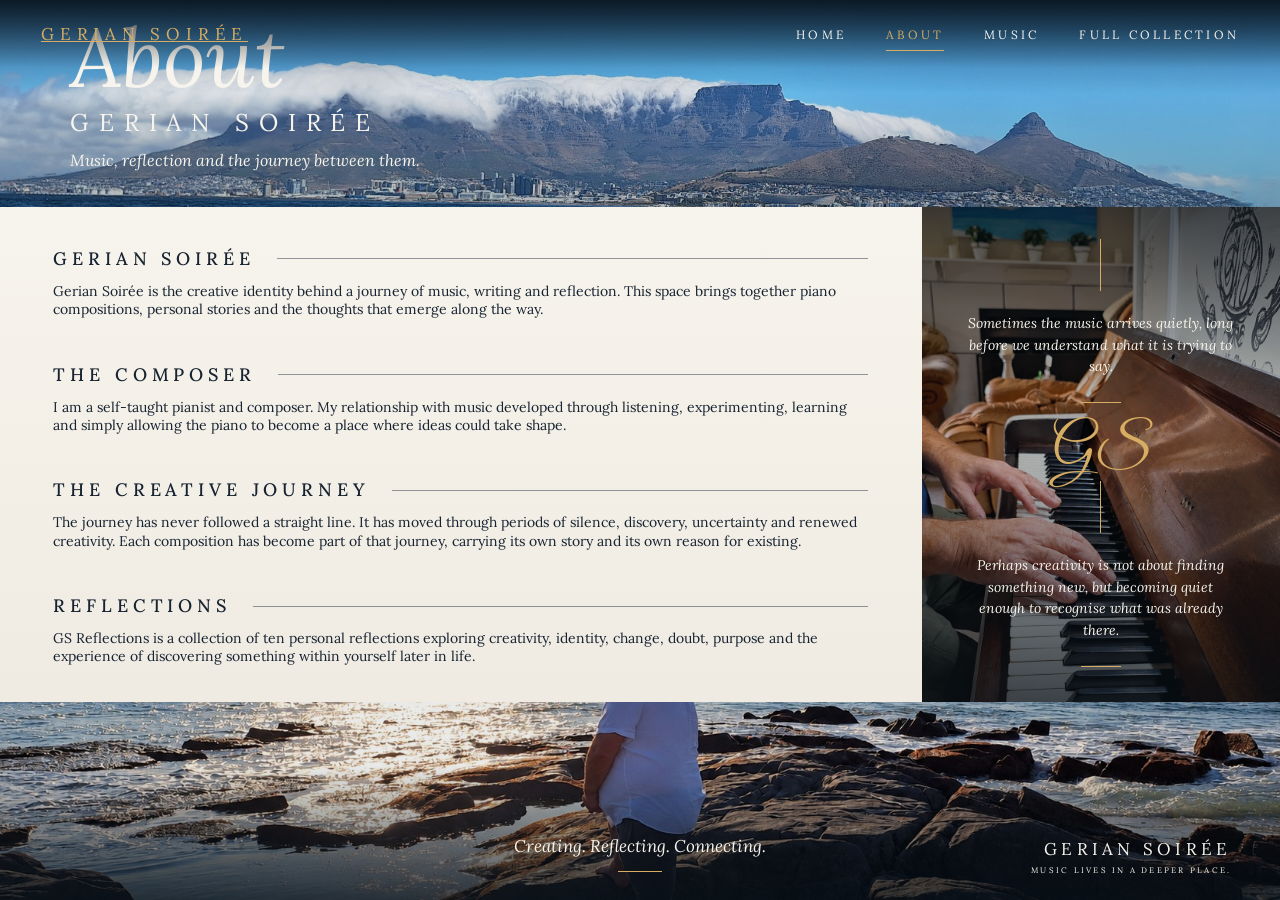
==== about.html @ d85e5b1c "Create about.html" ====
<!DOCTYPE html>
<html lang="en">

<head>
    <meta charset="UTF-8">

    <meta
        name="viewport"
        content="width=device-width, initial-scale=1.0"
    >

    <meta
        name="description"
        content="About Gerian Soirée, composer, pianist and writer."
    >

    <title>About | Gerian Soirée</title>

    <link
        rel="stylesheet"
        href="../css/about.css"
    >
</head>


<body class="about-page">


    <!-- =====================================================
         MAIN ABOUT PAGE FRAME
         ===================================================== -->

    <main class="about-page-frame">


        <!-- =================================================
             NAVIGATION
             ================================================= -->

        <nav class="about-nav">

            <a
                href="../index.html"
                class="about-nav-brand"
            >
                Gerian Soirée
            </a>


            <div class="about-nav-links">

                <a href="../index.html">
                    Home
                </a>

                <a
                    href="about.html"
                    class="active"
                >
                    About
                </a>

                <a href="../music/">
                    Music
                </a>

                <a href="../fullcollection.html">
                    Full Collection
                </a>

            </div>

        </nav>


        <!-- =================================================
             TOP HERO
             Table Mountain
             ================================================= -->

        <section class="about-hero">

            <img
                src="../images/About-table-mountain.jpg"
                alt="Table Mountain"
                class="about-hero-image"
            >


            <div class="about-hero-content">

                <h1 class="about-hero-title">
                    About
                </h1>

                <p class="about-hero-name">
                    Gerian Soirée
                </p>

                <p class="about-hero-tagline">
                    Music, reflection and the journey between them.
                </p>

            </div>

        </section>


        <!-- =================================================
             MIDDLE CONTENT AREA
             Beige scrolling panel + piano image
             ================================================= -->

        <section class="about-middle">


            <!-- =============================================
                 SCROLLING TEXT PANEL
                 ============================================= -->

            <article class="about-content">


                <!-- =========================================
                     SECTION 1
                     ========================================= -->

                <section class="about-section">

                    <h2 class="about-section-heading">
                        Gerian Soirée
                    </h2>

                    <p>
                        Gerian Soirée is the creative identity behind
                        a journey of music, writing and reflection.
                        This space brings together piano compositions,
                        personal stories and the thoughts that emerge
                        along the way.
                    </p>

                </section>


                <!-- =========================================
                     SECTION 2
                     ========================================= -->

                <section class="about-section">

                    <h2 class="about-section-heading">
                        The Composer
                    </h2>

                    <p>
                        I am a self-taught pianist and composer.
                        My relationship with music developed through
                        listening, experimenting, learning and simply
                        allowing the piano to become a place where ideas
                        could take shape.
                    </p>

                </section>


                <!-- =========================================
                     SECTION 3
                     ========================================= -->

                <section class="about-section">

                    <h2 class="about-section-heading">
                        The Creative Journey
                    </h2>

                    <p>
                        The journey has never followed a straight line.
                        It has moved through periods of silence,
                        discovery, uncertainty and renewed creativity.
                        Each composition has become part of that journey,
                        carrying its own story and its own reason for
                        existing.
                    </p>

                </section>


                <!-- =========================================
                     SECTION 4
                     ========================================= -->

                <section class="about-section">

                    <h2 class="about-section-heading">
                        Reflections
                    </h2>

                    <p>
                        GS Reflections is a collection of ten personal
                        reflections exploring creativity, identity,
                        change, doubt, purpose and the experience of
                        discovering something within yourself later
                        in life.
                    </p>

                </section>


                <!-- =========================================
                     SECTION 5
                     ========================================= -->

                <section class="about-section">

                    <h2 class="about-section-heading">
                        Beyond the Music
                    </h2>

                    <p>
                        Music is only one part of the story. Writing,
                        photography, spoken reflection and visual
                        storytelling have all become ways of exploring
                        the same questions from different directions.
                    </p>

                </section>


                <!-- =========================================
                     SECTION 6
                     ========================================= -->

                <section class="about-section">

                    <h2 class="about-section-heading">
                        Connection
                    </h2>

                    <p>
                        At its heart, this project is about connection.
                        A composition begins with an idea, a reflection
                        begins with a question, and a story becomes
                        meaningful when someone else recognises something
                        of themselves within it.
                    </p>

                </section>


            </article>


            <!-- =============================================
                 RIGHT-HAND PIANO PANEL
                 ============================================= -->

            <aside class="about-aside">


                <img
                    src="../images/About-piano.jpg"
                    alt="Hands playing piano keys"
                    class="about-aside-image"
                >


                <div class="about-aside-content">


                    <blockquote class="about-quote">

                        Sometimes the music arrives quietly,
                        long before we understand what it is
                        trying to say.

                    </blockquote>


                    <div class="about-signature-text">

                        <div
                            style="
                                color: #d6ad63;
                                font-family: 'Great Vibes', cursive;
                                font-size: 58px;
                                line-height: 1;
                            "
                        >
                            GS
                        </div>

                    </div>


                    <blockquote class="about-quote">

                        Perhaps creativity is not about finding
                        something new, but becoming quiet enough
                        to recognise what was already there.

                    </blockquote>


                </div>

            </aside>


        </section>


        <!-- =================================================
             BOTTOM CLOSING IMAGE
             ================================================= -->

        <section class="about-closing">


            <img
                src="../images/About-rocks.jpg"
                alt="Gerian Soirée standing beside the rocks"
                class="about-closing-image"
            >


            <div class="about-closing-content">

                <p class="about-closing-line">
                    Creating. Reflecting. Connecting.
                </p>

            </div>


            <div class="about-footer-brand">

                <span class="about-footer-brand-name">
                    Gerian Soirée
                </span>

                <span class="about-footer-brand-tagline">
                    Music lives in a deeper place.
                </span>

            </div>


        </section>


    </main>


</body>

</html>
---- css/about.css ----
/* =========================================================
   GS REFLECTIONS • ABOUT PAGE
   about.css

   Desktop reference:
   1920 × 1080 px • 16:9

   IMPORTANT:
   This stylesheet belongs ONLY to the About page.
   Do not modify css/style.css or css/collection.css.

   Desktop behaviour:
   The About page is a fixed cinematic frame.
   ONLY the beige content panel scrolls.
   ========================================================= */

@import url('https://fonts.googleapis.com/css2?family=Great+Vibes&family=Lora:ital,wght@0,400;0,500;0,600;0,700;1,400;1,500&display=swap');


/* =========================================================
   GLOBAL
   ========================================================= */

:root {
    --about-cream: #f1eee6;
    --about-cream-soft: #f7f4ed;
    --about-ink: #172331;
    --about-gold: #d6ad63;
    --about-gold-soft: #c9aa72;
    --about-rule: rgba(23, 35, 49, 0.45);
    --about-dark: #101a22;
    --about-white: #f7f4ed;
}

* {
    box-sizing: border-box;
}

html,
body {
    margin: 0;
    padding: 0;
}

body.about-page {
    margin: 0;
    background: var(--about-dark);
    color: var(--about-ink);
    font-family: 'Lora', Georgia, serif;
    overflow: hidden;
}


/* =========================================================
   MAIN CINEMATIC FRAME
   ========================================================= */

.about-page-frame {
    position: relative;
    width: 100%;
    height: 100vh;
    min-height: 700px;
    overflow: hidden;

    display: grid;

    /*
       Approximately:
       23% hero
       55% content
       22% closing image

       These values are based on the
       1920 × 1080 visual reference.
    */

    grid-template-rows: 23vh 55vh 22vh;
}


/* =========================================================
   NAVIGATION
   ========================================================= */

.about-nav {
    position: absolute;
    top: 0;
    left: 0;

    width: 100%;
    min-height: 68px;

    z-index: 20;

    display: flex;
    align-items: center;
    justify-content: space-between;

    padding: 0 3.2%;

    background:
        linear-gradient(
            to bottom,
            rgba(8, 18, 27, 0.90),
            rgba(8, 18, 27, 0.45),
            transparent
        );
}

.about-nav-brand {
    color: var(--about-gold);

    font-size: 17px;
    letter-spacing: 0.34em;

    text-transform: uppercase;
    white-space: nowrap;
}

.about-nav-links {
    display: flex;
    align-items: center;
    gap: 40px;
}

.about-nav-links a {
    position: relative;

    color: var(--about-white);

    text-decoration: none;

    font-family: 'Lora', Georgia, serif;
    font-size: 12px;
    letter-spacing: 0.27em;

    text-transform: uppercase;

    transition:
        color 0.25s ease,
        opacity 0.25s ease;
}

.about-nav-links a:hover,
.about-nav-links a.active {
    color: var(--about-gold);
}

.about-nav-links a.active::after {
    content: '';

    position: absolute;

    left: 0;
    right: 0;
    bottom: -9px;

    height: 1px;

    background: var(--about-gold);
}


/* =========================================================
   TOP HERO
   ========================================================= */

.about-hero {
    position: relative;

    width: 100%;
    height: 100%;

    overflow: hidden;

    background: var(--about-dark);
}

.about-hero-image {
    position: absolute;

    inset: 0;

    width: 100%;
    height: 100%;

    object-fit: cover;

    /*
       Crop controlled here.
       Do NOT crop the original photograph.
    */

    object-position: center center;
}

.about-hero::after {
    content: '';

    position: absolute;

    inset: 0;

    z-index: 1;

    background:
        linear-gradient(
            to bottom,
            rgba(7, 18, 27, 0.48) 0%,
            rgba(7, 18, 27, 0.10) 45%,
            rgba(7, 18, 27, 0.30) 100%
        );
}

.about-hero-content {
    position: absolute;

    left: 5.5%;
    bottom: 18%;

    z-index: 2;
}

.about-hero-title {
    margin: 0;

    color: var(--about-white);

    font-family: 'Lora', Georgia, serif;

    font-size: clamp(62px, 6.4vw, 118px);

    font-weight: 400;
    font-style: italic;

    line-height: 0.9;
}

.about-hero-name {
    margin: 12px 0 0;

    color: var(--about-white);

    font-size: clamp(20px, 1.9vw, 36px);

    font-weight: 400;

    letter-spacing: 0.40em;

    text-transform: uppercase;
}

.about-hero-tagline {
    margin: 12px 0 0;

    color: var(--about-white);

    font-size: clamp(16px, 1.25vw, 24px);

    font-style: italic;
}


/* =========================================================
   MIDDLE SECTION
   ========================================================= */

.about-middle {
    position: relative;

    width: 100%;
    height: 100%;

    min-height: 0;

    display: grid;

    grid-template-columns: 72% 28%;

    overflow: hidden;

    background: var(--about-cream);
}


/* =========================================================
   SCROLLING BEIGE CONTENT PANEL
   ========================================================= */

.about-content {
    position: relative;

    height: 100%;
    min-height: 0;

    z-index: 5;

    overflow-y: auto;
    overflow-x: hidden;

    padding: 42px 5.8% 70px;

    background:
        linear-gradient(
            180deg,
            rgba(247, 244, 237, 0.98),
            rgba(239, 235, 226, 0.98)
        );

    /*
       Keep scrolling inside this panel.
    */

    overscroll-behavior: contain;

    /*
       Firefox
    */

    scrollbar-width: thin;
    scrollbar-color:
        rgba(23, 35, 49, 0.35)
        transparent;
}


/*
   WebKit browsers
   Chrome / Edge / Safari
*/

.about-content::-webkit-scrollbar {
    width: 6px;
}

.about-content::-webkit-scrollbar-track {
    background: transparent;
}

.about-content::-webkit-scrollbar-thumb {
    background: rgba(23, 35, 49, 0.30);

    border-radius: 10px;
}

.about-content::-webkit-scrollbar-thumb:hover {
    background: rgba(23, 35, 49, 0.50);
}


/* =========================================================
   ABOUT CONTENT SECTIONS
   ========================================================= */

.about-section {
    margin: 0 0 46px;
}

.about-section:last-child {
    margin-bottom: 20px;
}

.about-section-heading {
    display: flex;

    align-items: center;

    gap: 22px;

    margin: 0 0 13px;

    color: var(--about-ink);

    font-family: 'Lora', Georgia, serif;

    font-size: clamp(18px, 1.35vw, 27px);

    font-weight: 500;

    letter-spacing: 0.27em;

    line-height: 1.1;

    text-transform: uppercase;

    white-space: nowrap;
}

.about-section-heading::after {
    content: '';

    flex: 1;

    height: 1px;

    background: var(--about-rule);
}

.about-section p {
    max-width: 940px;

    margin: 0;

    color: var(--about-ink);

    font-family: 'Lora', Georgia, serif;

    font-size: clamp(14px, 0.88vw, 17px);

    font-weight: 400;

    line-height: 1.32;
}


/* =========================================================
   RIGHT-HAND PIANO PANEL
   ========================================================= */

.about-aside {
    position: relative;

    height: 100%;
    min-height: 0;

    overflow: hidden;

    background: var(--about-dark);
}

.about-aside-image {
    position: absolute;

    inset: 0;

    width: 100%;
    height: 100%;

    object-fit: cover;

    /*
       This will be adjusted after the actual image
       is placed into GitHub.
    */

    object-position: center center;
}

.about-aside::after {
    content: '';

    position: absolute;

    inset: 0;

    z-index: 1;

    background:
        linear-gradient(
            to bottom,
            rgba(8, 15, 21, 0.72),
            rgba(8, 15, 21, 0.24) 45%,
            rgba(8, 15, 21, 0.78)
        );
}


/* =========================================================
   QUOTE / SIGNATURE PANEL
   ========================================================= */

.about-aside-content {
    position: relative;

    z-index: 2;

    width: 100%;
    height: 100%;

    padding: 32px 13% 38px;

    display: flex;

    flex-direction: column;

    justify-content: space-between;

    align-items: center;

    text-align: center;
}

.about-quote {
    position: relative;

    width: 100%;

    margin: 0;

    padding: 0 0 20px;

    color: var(--about-white);

    font-family: 'Lora', Georgia, serif;

    font-size: clamp(14px, 1vw, 20px);

    font-style: italic;

    line-height: 1.55;
}

.about-quote::before {
    content: '';

    display: block;

    width: 1px;
    height: 52px;

    margin: 0 auto 22px;

    background: var(--about-gold);
}

.about-quote::after {
    content: '';

    display: block;

    width: 40px;
    height: 1px;

    margin: 24px auto 0;

    background: var(--about-gold);
}


/*
   If the signature is supplied as a transparent
   image, this keeps it independent from the text.
*/

.about-signature {
    display: block;

    width: min(145px, 70%);

    height: auto;

    margin: 12px auto 0;
}


/* =========================================================
   BOTTOM CLOSING IMAGE
   ========================================================= */

.about-closing {
    position: relative;

    width: 100%;
    height: 100%;

    overflow: hidden;

    background: var(--about-dark);
}

.about-closing-image {
    position: absolute;

    inset: 0;

    width: 100%;
    height: 100%;

    object-fit: cover;

    /*
       Crop controlled here.
       We can move this once the real image
       is placed into GitHub.
    */

    object-position: center center;
}

.about-closing::after {
    content: '';

    position: absolute;

    inset: 0;

    z-index: 1;

    background:
        linear-gradient(
            to top,
            rgba(6, 15, 22, 0.78),
            rgba(6, 15, 22, 0.08) 68%
        );
}


/* =========================================================
   BOTTOM CLOSING TEXT
   ========================================================= */

.about-closing-content {
    position: relative;

    z-index: 2;

    width: 100%;
    height: 100%;

    display: flex;

    align-items: flex-end;

    justify-content: center;

    padding: 0 5% 28px;

    text-align: center;
}

.about-closing-line {
    margin: 0;

    color: var(--about-white);

    font-family: 'Lora', Georgia, serif;

    font-size: clamp(17px, 1.25vw, 25px);

    font-style: italic;
}

.about-closing-line::after {
    content: '';

    display: block;

    width: 44px;
    height: 1px;

    margin: 14px auto 0;

    background: var(--about-gold);
}


/* =========================================================
   BOTTOM GS BRANDING
   ========================================================= */

.about-footer-brand {
    position: absolute;

    right: 3.8%;
    bottom: 25px;

    z-index: 3;

    color: var(--about-white);

    text-align: right;
}

.about-footer-brand-name {
    display: block;

    font-size: 17px;

    letter-spacing: 0.25em;

    text-transform: uppercase;
}

.about-footer-brand-tagline {
    display: block;

    margin-top: 5px;

    font-size: 8px;

    letter-spacing: 0.28em;

    text-transform: uppercase;
}


/* =========================================================
   DESKTOP REFERENCE ADJUSTMENT
   ========================================================= */

/*
   At the exact 1920 × 1080 reference size:

   Hero:
       approximately 248px

   Middle:
       approximately 594px

   Bottom:
       approximately 238px
*/

@media (min-width: 1600px) {

    .about-page-frame {
        grid-template-rows:
            23vh
            55vh
            22vh;
    }

    .about-section {
        margin-bottom: 43px;
    }

    .about-section p {
        line-height: 1.30;
    }
}


/* =========================================================
   TABLET
   ========================================================= */

@media (max-width: 1100px) {

    /*
       Tablet becomes a conventional scrolling page.
       The desktop fixed-frame behaviour is not forced
       onto smaller screens.
    */

    body.about-page {
        overflow-y: auto;
    }

    .about-page-frame {
        height: auto;
        min-height: 100vh;

        overflow: visible;

        display: block;
    }

    .about-hero {
        height: 55vw;
        min-height: 420px;
    }

    .about-middle {
        height: auto;

        grid-template-columns:
            minmax(0, 68%)
            minmax(280px, 32%);
    }

    .about-content {
        height: auto;
        overflow: visible;

        padding-left: 5%;
        padding-right: 5%;
    }

    .about-aside {
        min-height: 700px;
    }

    .about-closing {
        height: 45vw;
        min-height: 360px;
    }

    .about-nav-links {
        gap: 24px;
    }
}


/* =========================================================
   MOBILE
   ========================================================= */

@media (max-width: 800px) {

    .about-nav {
        min-height: 60px;

        padding: 0 5%;
    }

    .about-nav-brand {
        font-size: 13px;
        letter-spacing: 0.24em;
    }

    .about-nav-links {
        gap: 15px;
    }

    .about-nav-links a {
        font-size: 9px;
        letter-spacing: 0.13em;
    }

    .about-hero {
        height: 78vw;
        min-height: 400px;
    }

    .about-hero-content {
        left: 7%;
        bottom: 10%;
    }

    .about-hero-title {
        font-size: clamp(54px, 13vw, 82px);
    }

    .about-hero-name {
        font-size: 18px;
        letter-spacing: 0.25em;
    }

    .about-hero-tagline {
        font-size: 15px;
    }

    .about-middle {
        display: block;
    }

    .about-content {
        padding: 45px 7% 55px;
    }

    .about-section {
        margin-bottom: 45px;
    }

    .about-section-heading {
        gap: 15px;

        font-size: 19px;

        letter-spacing: 0.19em;
    }

    .about-section p {
        font-size: 15px;
        line-height: 1.48;
    }

    .about-aside {
        min-height: 700px;
    }

    .about-aside-content {
        padding-left: 12%;
        padding-right: 12%;
    }

    .about-closing {
        height: 72vw;
        min-height: 420px;
    }
}


/* =========================================================
   SMALL MOBILE
   ========================================================= */

@media (max-width: 560px) {

    .about-nav-brand {
        display: none;
    }

    .about-nav {
        justify-content: center;
    }

    .about-nav-links {
        gap: 12px;
    }

    .about-nav-links a {
        font-size: 8px;
    }

    .about-hero {
        height: 100vw;
        min-height: 430px;
    }

    .about-hero-title {
        font-size: 62px;
    }

    .about-hero-name {
        font-size: 17px;
        letter-spacing: 0.20em;
    }

    .about-hero-tagline {
        font-size: 14px;
    }

    .about-content {
        padding-left: 6%;
        padding-right: 6%;
    }

    .about-aside {
        min-height: 650px;
    }

    .about-footer-brand {
        right: 5%;
        bottom: 24px;
    }

    .about-footer-brand-name {
        font-size: 13px;
    }

    .about-footer-brand-tagline {
        font-size: 6px;
    }
}
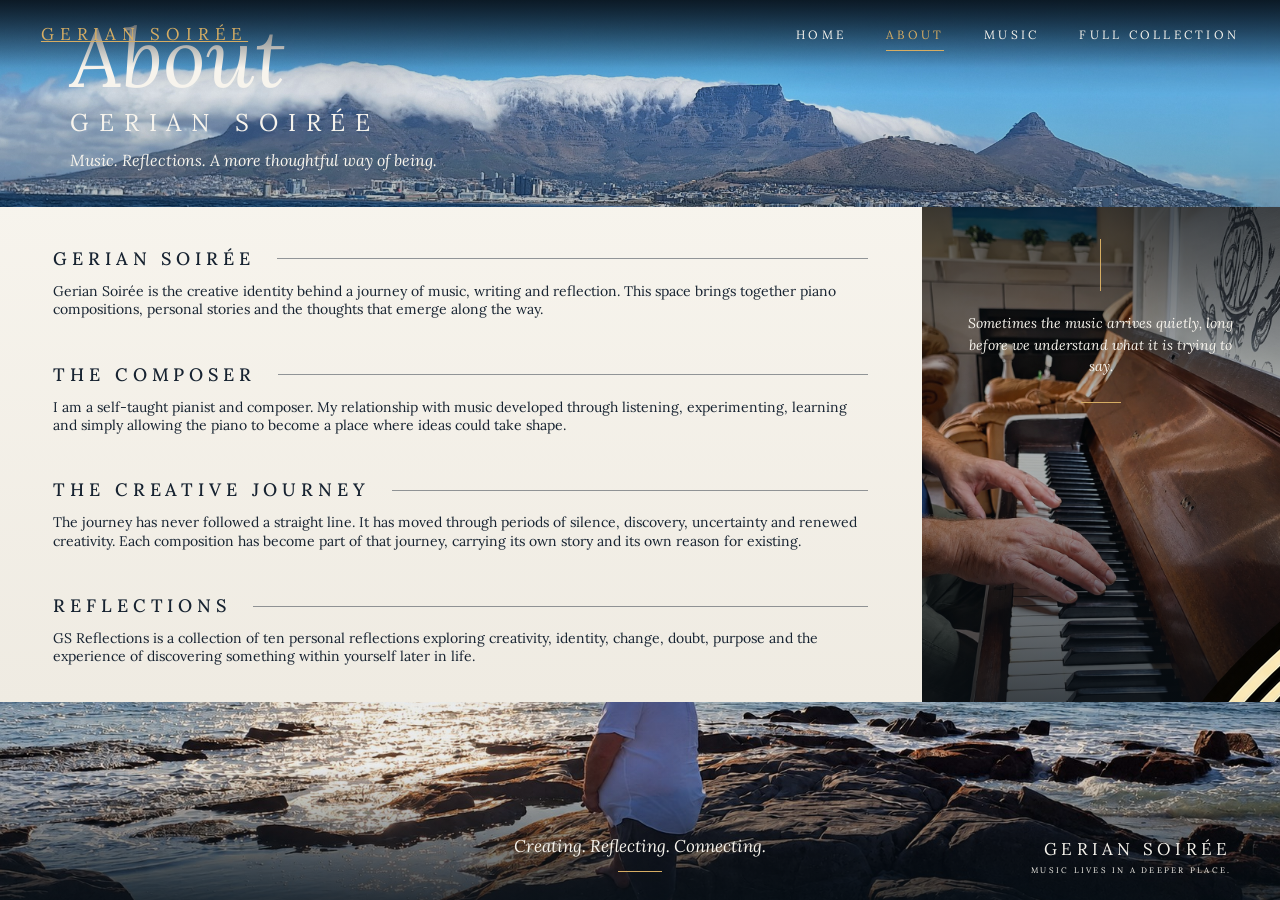
==== commit db972846: "about new code to repair 404 issue" ====
--- a/about.html
+++ b/about.html
@@ -3,28 +3,15 @@
 
 <head>
     <meta charset="UTF-8">
-
-    <meta
-        name="viewport"
-        content="width=device-width, initial-scale=1.0"
-    >
-
-    <meta
-        name="description"
-        content="About Gerian Soirée, composer, pianist and writer."
-    >
+    <meta name="viewport" content="width=device-width, initial-scale=1.0">
+    <meta name="description" content="About Gerian Soirée, composer, pianist and writer.">
 
     <title>About | Gerian Soirée</title>
 
-    <link
-        rel="stylesheet"
-        href="../css/about.css"
-    >
+    <link rel="stylesheet" href="css/about.css">
 </head>
 
-
 <body class="about-page">
-
 
     <!-- =====================================================
          MAIN ABOUT PAGE FRAME
@@ -32,39 +19,31 @@
 
     <main class="about-page-frame">
 
-
         <!-- =================================================
              NAVIGATION
              ================================================= -->
 
         <nav class="about-nav">
 
-            <a
-                href="../index.html"
-                class="about-nav-brand"
-            >
+            <a href="index.html" class="about-nav-brand">
                 Gerian Soirée
             </a>
 
-
             <div class="about-nav-links">
 
-                <a href="../index.html">
+                <a href="index.html">
                     Home
                 </a>
 
-                <a
-                    href="about.html"
-                    class="active"
-                >
+                <a href="about.html" class="active">
                     About
                 </a>
 
-                <a href="../music/">
+                <a href="music/">
                     Music
                 </a>
 
-                <a href="../fullcollection.html">
+                <a href="fullcollection.html">
                     Full Collection
                 </a>
 
@@ -81,12 +60,11 @@
         <section class="about-hero">
 
             <img
-                src="../images/About-table-mountain.jpg"
+                src="images/About-table-mountain.jpg"
                 alt="Table Mountain"
                 class="about-hero-image"
             >
 
-
             <div class="about-hero-content">
 
                 <h1 class="about-hero-title">
@@ -98,7 +76,7 @@
                 </p>
 
                 <p class="about-hero-tagline">
-                    Music, reflection and the journey between them.
+                    Music. Reflections. A more thoughtful way of being.
                 </p>
 
             </div>
@@ -246,7 +224,6 @@
 
                 </section>
 
-
             </article>
 
 
@@ -256,55 +233,40 @@
 
             <aside class="about-aside">
 
-
                 <img
-                    src="../images/About-piano.jpg"
+                    src="images/About-piano.jpg"
                     alt="Hands playing piano keys"
                     class="about-aside-image"
                 >
 
-
                 <div class="about-aside-content">
 
-
                     <blockquote class="about-quote">
-
                         Sometimes the music arrives quietly,
                         long before we understand what it is
                         trying to say.
-
                     </blockquote>
 
 
-                    <div class="about-signature-text">
-
-                        <div
-                            style="
-                                color: #d6ad63;
-                                font-family: 'Great Vibes', cursive;
-                                font-size: 58px;
-                                line-height: 1;
-                            "
+                    <div class="about-signature">
+
+                        <img
+                            src="images/gslogo.png"
+                            alt="Gerian Soirée GS logo"
                         >
-                            GS
-                        </div>
 
                     </div>
 
 
                     <blockquote class="about-quote">
-
                         Perhaps creativity is not about finding
                         something new, but becoming quiet enough
                         to recognise what was already there.
-
                     </blockquote>
 
-
                 </div>
 
             </aside>
-
 
         </section>
 
@@ -315,14 +277,12 @@
 
         <section class="about-closing">
 
-
             <img
-                src="../images/About-rocks.jpg"
+                src="images/About-rocks.jpg"
                 alt="Gerian Soirée standing beside the rocks"
                 class="about-closing-image"
             >
 
-
             <div class="about-closing-content">
 
                 <p class="about-closing-line">
@@ -344,13 +304,10 @@
 
             </div>
 
-
         </section>
 
-
     </main>
 
-
 </body>
 
 </html>
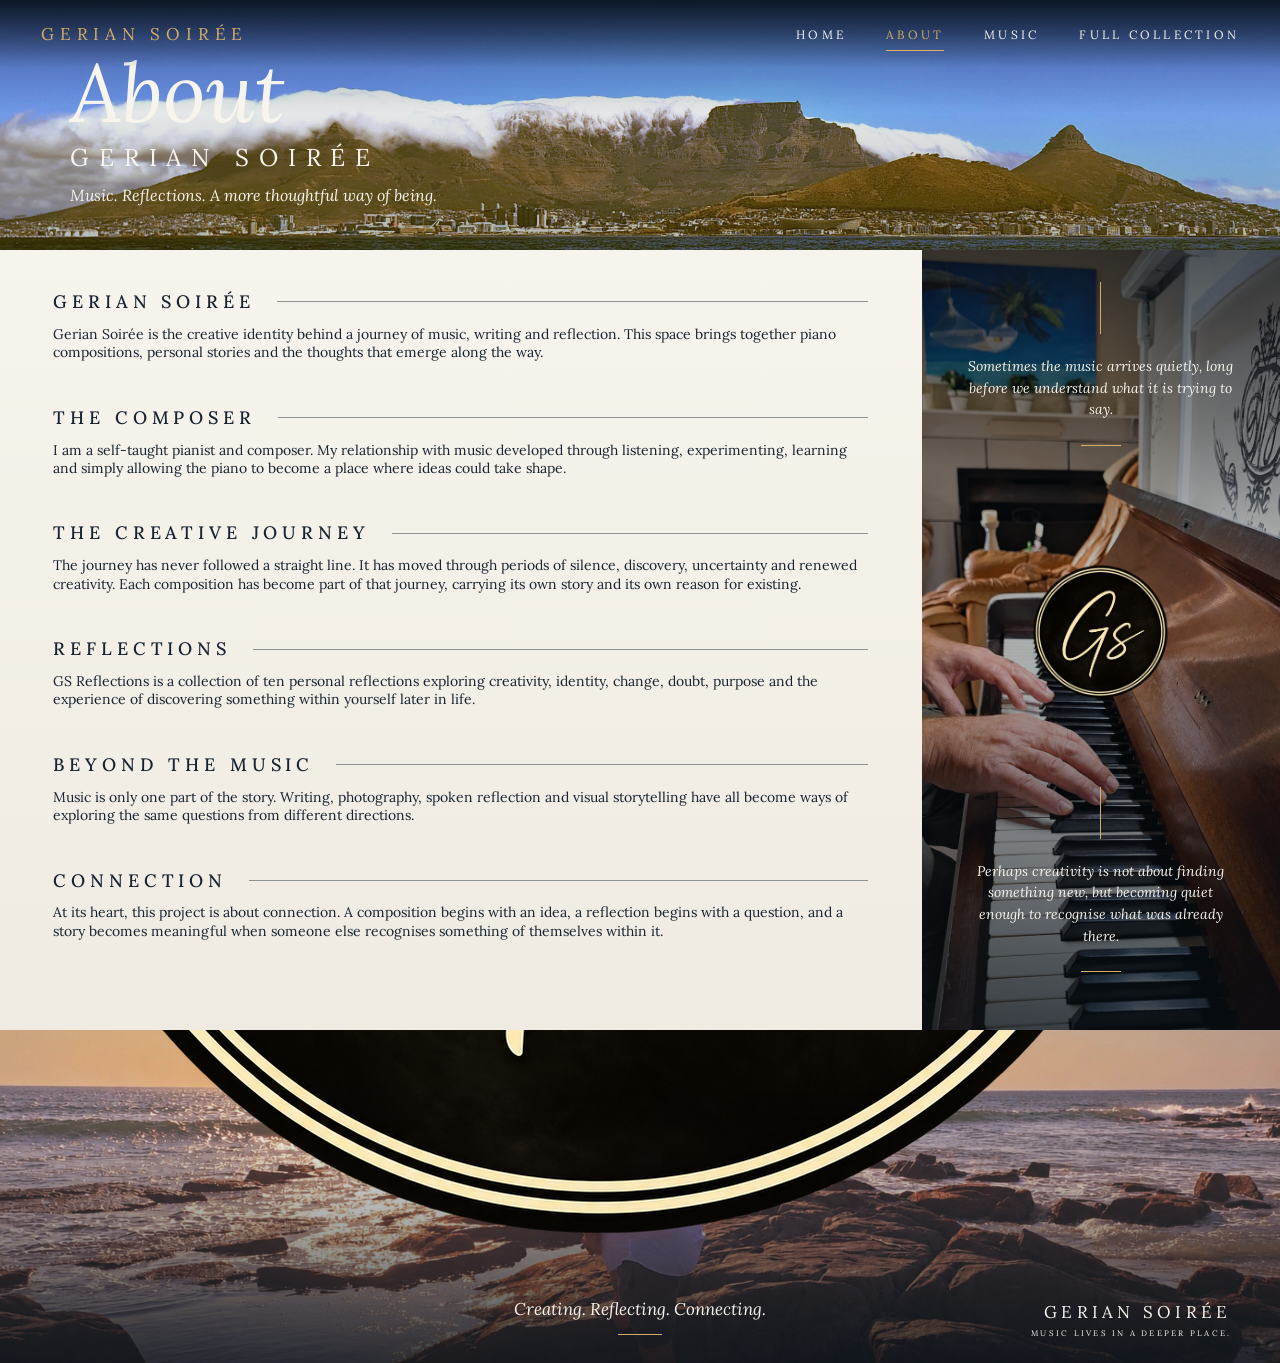
==== commit aba87326: "move logo to new position" ====
--- a/about.html
+++ b/about.html
@@ -291,12 +291,19 @@
 
             </div>
 
-
             <div class="about-footer-brand">
+
+                <div class="about-footer-logo">
+                    <img
+                        src="images/gslogo.png"
+                        alt="Gerian Soirée GS logo"
+                    >
+                </div>
 
                 <span class="about-footer-brand-name">
                     Gerian Soirée
                 </span>
+            
 
                 <span class="about-footer-brand-tagline">
                     Music lives in a deeper place.
--- a/css/about.css
+++ b/css/about.css
@@ -9,9 +9,11 @@
    This stylesheet belongs ONLY to the About page.
    Do not modify css/style.css or css/collection.css.
 
-   Desktop behaviour:
-   The About page is a fixed cinematic frame.
-   ONLY the beige content panel scrolls.
+   PAGE BEHAVIOUR:
+   The About page uses NORMAL DOCUMENT SCROLLING.
+   There are NO internal scrolling panels.
+   The entire page scrolls together:
+   Hero → Content/Piano → Closing Image.
    ========================================================= */
 
 @import url('https://fonts.googleapis.com/css2?family=Great+Vibes&family=Lora:ital,wght@0,400;0,500;0,600;0,700;1,400;1,500&display=swap');
@@ -40,6 +42,8 @@
 body {
     margin: 0;
     padding: 0;
+    width: 100%;
+    min-height: 100%;
 }
 
 body.about-page {
@@ -47,34 +51,36 @@
     background: var(--about-dark);
     color: var(--about-ink);
     font-family: 'Lora', Georgia, serif;
-    overflow: hidden;
-}
-
-
-/* =========================================================
-   MAIN CINEMATIC FRAME
+
+    /*
+       IMPORTANT:
+       The browser owns the page scrollbar.
+       No child element creates a second scrollbar.
+    */
+    overflow-x: hidden;
+    overflow-y: auto;
+}
+
+
+/* =========================================================
+   MAIN ABOUT PAGE FRAME
    ========================================================= */
 
 .about-page-frame {
     position: relative;
-    width: 100%;
-    height: 100vh;
-    min-height: 700px;
-    overflow: hidden;
-
-    display: grid;
+
+    width: 100%;
+    min-height: 100vh;
+    height: auto;
 
     /*
-       Approximately:
-       23% hero
-       55% content
-       22% closing image
-
-       These values are based on the
-       1920 × 1080 visual reference.
+       Normal document flow.
+       No fixed height.
+       No grid rows controlling the entire page.
     */
-
-    grid-template-rows: 23vh 55vh 22vh;
+    display: block;
+
+    overflow: visible;
 }
 
 
@@ -84,6 +90,7 @@
 
 .about-nav {
     position: absolute;
+
     top: 0;
     left: 0;
 
@@ -115,6 +122,8 @@
 
     text-transform: uppercase;
     white-space: nowrap;
+
+    text-decoration: none;
 }
 
 .about-nav-links {
@@ -169,7 +178,12 @@
     position: relative;
 
     width: 100%;
-    height: 100%;
+
+    /*
+       Desktop target:
+       approximately 250px at the 1920px reference width.
+    */
+    height: 250px;
 
     overflow: hidden;
 
@@ -185,12 +199,6 @@
     height: 100%;
 
     object-fit: cover;
-
-    /*
-       Crop controlled here.
-       Do NOT crop the original photograph.
-    */
-
     object-position: center center;
 }
 
@@ -246,7 +254,6 @@
     font-weight: 400;
 
     letter-spacing: 0.40em;
-
     text-transform: uppercase;
 }
 
@@ -269,34 +276,51 @@
     position: relative;
 
     width: 100%;
-    height: 100%;
-
-    min-height: 0;
+
+    /*
+       CRITICAL:
+       The middle section grows naturally from its content.
+       It does NOT have height: 100%.
+    */
+    height: auto;
+    min-height: 594px;
 
     display: grid;
 
     grid-template-columns: 72% 28%;
 
-    overflow: hidden;
+    /*
+       CRITICAL:
+       Nothing inside this section captures the page scroll.
+    */
+    overflow: visible;
 
     background: var(--about-cream);
 }
 
 
 /* =========================================================
-   SCROLLING BEIGE CONTENT PANEL
+   BEIGE CONTENT PANEL
    ========================================================= */
 
 .about-content {
     position: relative;
 
-    height: 100%;
-    min-height: 0;
+    width: 100%;
+    height: auto;
+
+    /*
+       The content determines the height of the middle section.
+    */
+    min-height: 594px;
 
     z-index: 5;
 
-    overflow-y: auto;
-    overflow-x: hidden;
+    /*
+       CRITICAL:
+       This is NOT a scrolling container.
+    */
+    overflow: visible;
 
     padding: 42px 5.8% 70px;
 
@@ -306,45 +330,6 @@
             rgba(247, 244, 237, 0.98),
             rgba(239, 235, 226, 0.98)
         );
-
-    /*
-       Keep scrolling inside this panel.
-    */
-
-    overscroll-behavior: contain;
-
-    /*
-       Firefox
-    */
-
-    scrollbar-width: thin;
-    scrollbar-color:
-        rgba(23, 35, 49, 0.35)
-        transparent;
-}
-
-
-/*
-   WebKit browsers
-   Chrome / Edge / Safari
-*/
-
-.about-content::-webkit-scrollbar {
-    width: 6px;
-}
-
-.about-content::-webkit-scrollbar-track {
-    background: transparent;
-}
-
-.about-content::-webkit-scrollbar-thumb {
-    background: rgba(23, 35, 49, 0.30);
-
-    border-radius: 10px;
-}
-
-.about-content::-webkit-scrollbar-thumb:hover {
-    background: rgba(23, 35, 49, 0.50);
 }
 
 
@@ -420,8 +405,13 @@
 .about-aside {
     position: relative;
 
-    height: 100%;
-    min-height: 0;
+    /*
+       The piano column stretches to the natural height
+       of the beige content column.
+    */
+    width: 100%;
+    height: auto;
+    min-height: 594px;
 
     overflow: hidden;
 
@@ -437,12 +427,6 @@
     height: 100%;
 
     object-fit: cover;
-
-    /*
-       This will be adjusted after the actual image
-       is placed into GitHub.
-    */
-
     object-position: center center;
 }
 
@@ -475,16 +459,15 @@
     z-index: 2;
 
     width: 100%;
+    min-height: 594px;
     height: 100%;
 
     padding: 32px 13% 38px;
 
     display: flex;
-
     flex-direction: column;
 
     justify-content: space-between;
-
     align-items: center;
 
     text-align: center;
@@ -537,19 +520,26 @@
 }
 
 
-/*
-   If the signature is supplied as a transparent
-   image, this keeps it independent from the text.
-*/
+/* =========================================================
+   GS LOGO / SIGNATURE
+   ========================================================= */
 
 .about-signature {
+    display: flex;
+
+    align-items: center;
+    justify-content: center;
+
+    width: 100%;
+
+    margin: 12px auto 0;
+}
+
+.about-signature img {
     display: block;
 
     width: min(145px, 70%);
-
     height: auto;
-
-    margin: 12px auto 0;
 }
 
 
@@ -561,7 +551,12 @@
     position: relative;
 
     width: 100%;
-    height: 100%;
+
+    /*
+       Desktop target:
+       approximately 238px at 1920 × 1080.
+    */
+    height: 26vw;
 
     overflow: hidden;
 
@@ -578,13 +573,7 @@
 
     object-fit: cover;
 
-    /*
-       Crop controlled here.
-       We can move this once the real image
-       is placed into GitHub.
-    */
-
-    object-position: center center;
+    object-position: center 38%;
 }
 
 .about-closing::after {
@@ -620,7 +609,6 @@
     display: flex;
 
     align-items: flex-end;
-
     justify-content: center;
 
     padding: 0 5% 28px;
@@ -695,29 +683,33 @@
 
 
 /* =========================================================
-   DESKTOP REFERENCE ADJUSTMENT
-   ========================================================= */
-
-/*
-   At the exact 1920 × 1080 reference size:
-
-   Hero:
-       approximately 248px
-
-   Middle:
-       approximately 594px
-
-   Bottom:
-       approximately 238px
-*/
+   DESKTOP REFERENCE
+   ========================================================= */
 
 @media (min-width: 1600px) {
 
-    .about-page-frame {
-        grid-template-rows:
-            23vh
-            55vh
-            22vh;
+    .about-hero {
+        height: 250px;
+    }
+
+    .about-middle {
+        min-height: 594px;
+    }
+
+    .about-content {
+        min-height: 594px;
+    }
+
+    .about-aside {
+        min-height: 594px;
+    }
+
+    .about-aside-content {
+        min-height: 594px;
+    }
+
+    .about-closing {
+        height: 238px;
     }
 
     .about-section {
@@ -736,23 +728,19 @@
 
 @media (max-width: 1100px) {
 
-    /*
-       Tablet becomes a conventional scrolling page.
-       The desktop fixed-frame behaviour is not forced
-       onto smaller screens.
-    */
-
     body.about-page {
+        overflow-x: hidden;
         overflow-y: auto;
     }
 
     .about-page-frame {
+        width: 100%;
+        min-height: 100vh;
         height: auto;
-        min-height: 100vh;
+
+        display: block;
 
         overflow: visible;
-
-        display: block;
     }
 
     .about-hero {
@@ -762,14 +750,19 @@
 
     .about-middle {
         height: auto;
+        min-height: 0;
 
         grid-template-columns:
             minmax(0, 68%)
             minmax(280px, 32%);
+
+        overflow: visible;
     }
 
     .about-content {
         height: auto;
+        min-height: 0;
+
         overflow: visible;
 
         padding-left: 5%;
@@ -777,6 +770,11 @@
     }
 
     .about-aside {
+        height: auto;
+        min-height: 700px;
+    }
+
+    .about-aside-content {
         min-height: 700px;
     }
 
@@ -842,9 +840,21 @@
 
     .about-middle {
         display: block;
+
+        height: auto;
+        min-height: 0;
+
+        overflow: visible;
     }
 
     .about-content {
+        width: 100%;
+
+        height: auto;
+        min-height: 0;
+
+        overflow: visible;
+
         padding: 45px 7% 55px;
     }
 
@@ -866,12 +876,18 @@
     }
 
     .about-aside {
+        width: 100%;
+
+        height: 700px;
         min-height: 700px;
+
+        overflow: hidden;
     }
 
     .about-aside-content {
-        padding-left: 12%;
-        padding-right: 12%;
+        width: 100%;
+        height: 700px;
+        min-height: 700px;
     }
 
     .about-closing {
@@ -927,7 +943,16 @@
     }
 
     .about-aside {
+        height: 650px;
         min-height: 650px;
+    }
+
+    .about-aside-content {
+        height: 650px;
+        min-height: 650px;
+
+        padding-left: 12%;
+        padding-right: 12%;
     }
 
     .about-footer-brand {
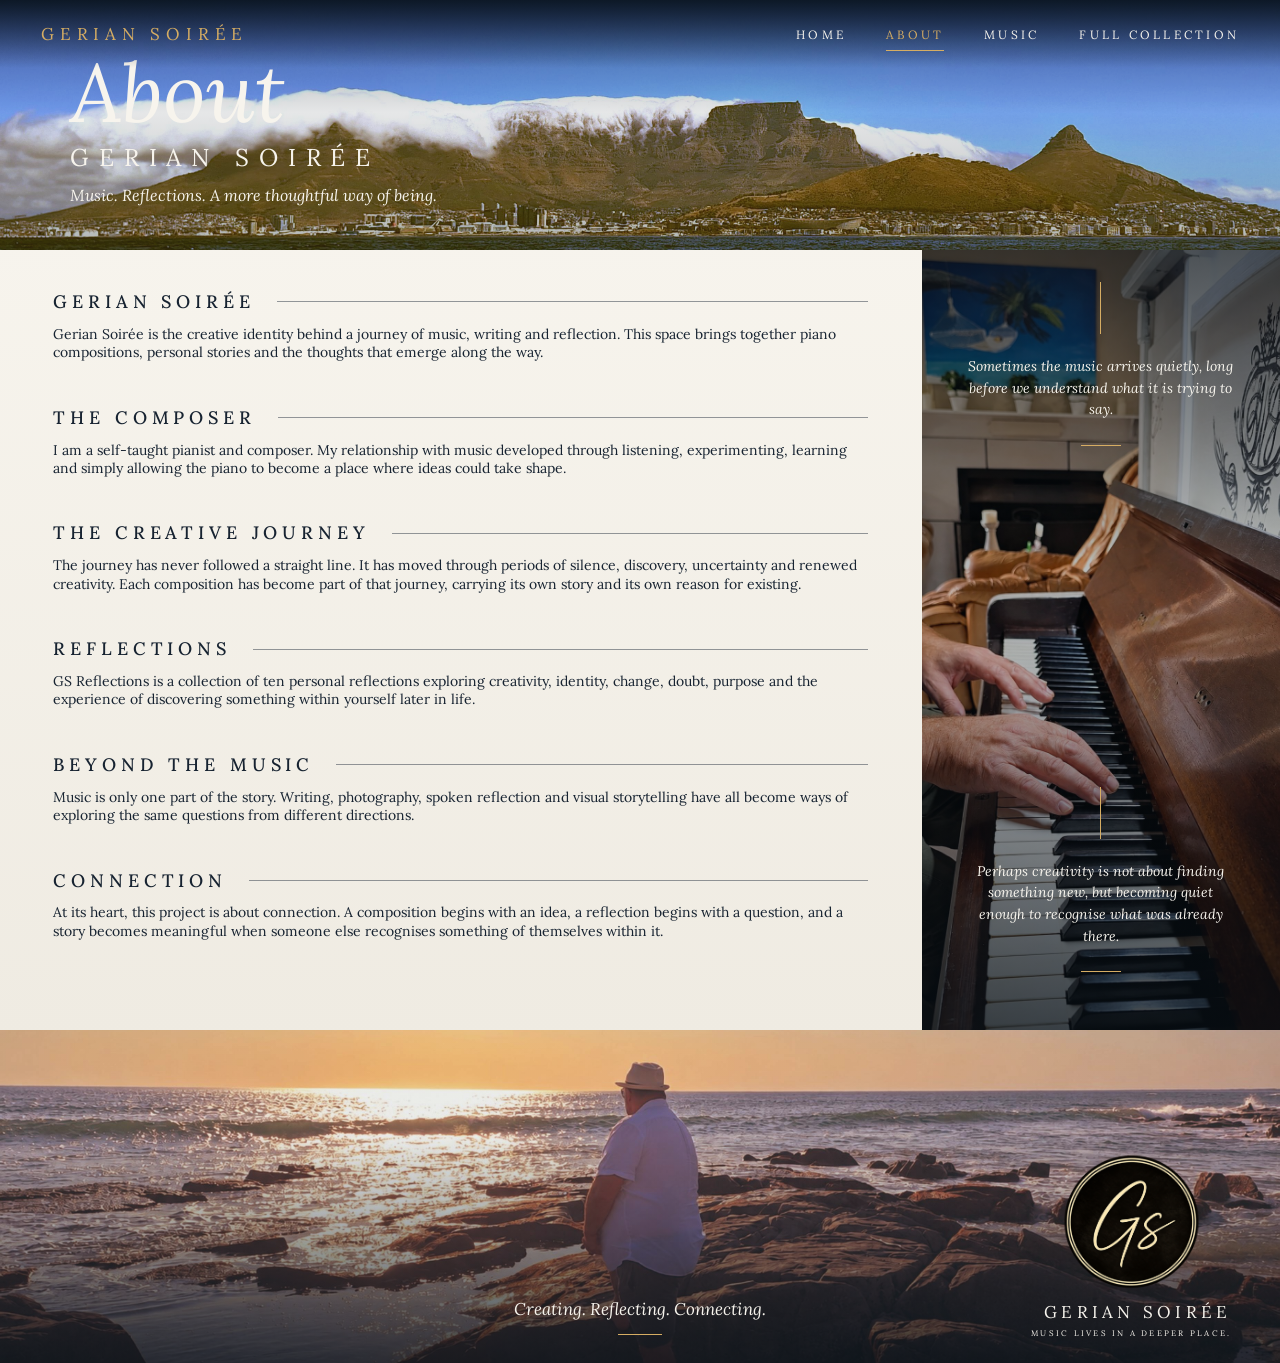
==== commit 300655fd: "Remove GS logo from piano panel" ====
--- a/about.html
+++ b/about.html
@@ -248,16 +248,6 @@
                     </blockquote>
 
 
-                    <div class="about-signature">
-
-                        <img
-                            src="images/gslogo.png"
-                            alt="Gerian Soirée GS logo"
-                        >
-
-                    </div>
-
-
                     <blockquote class="about-quote">
                         Perhaps creativity is not about finding
                         something new, but becoming quiet enough
--- a/css/about.css
+++ b/css/about.css
@@ -646,9 +646,21 @@
    BOTTOM GS BRANDING
    ========================================================= */
 
+.about-footer-logo {
+    display: flex;
+    align-items: center;
+    justify-content: center;
+    margin-bottom: 6px;
+}
+
+.about-footer-logo img {
+    display: block;
+    width: 145px;
+    height: auto;
+}
+
 .about-footer-brand {
     position: absolute;
-
     right: 3.8%;
     bottom: 25px;
 
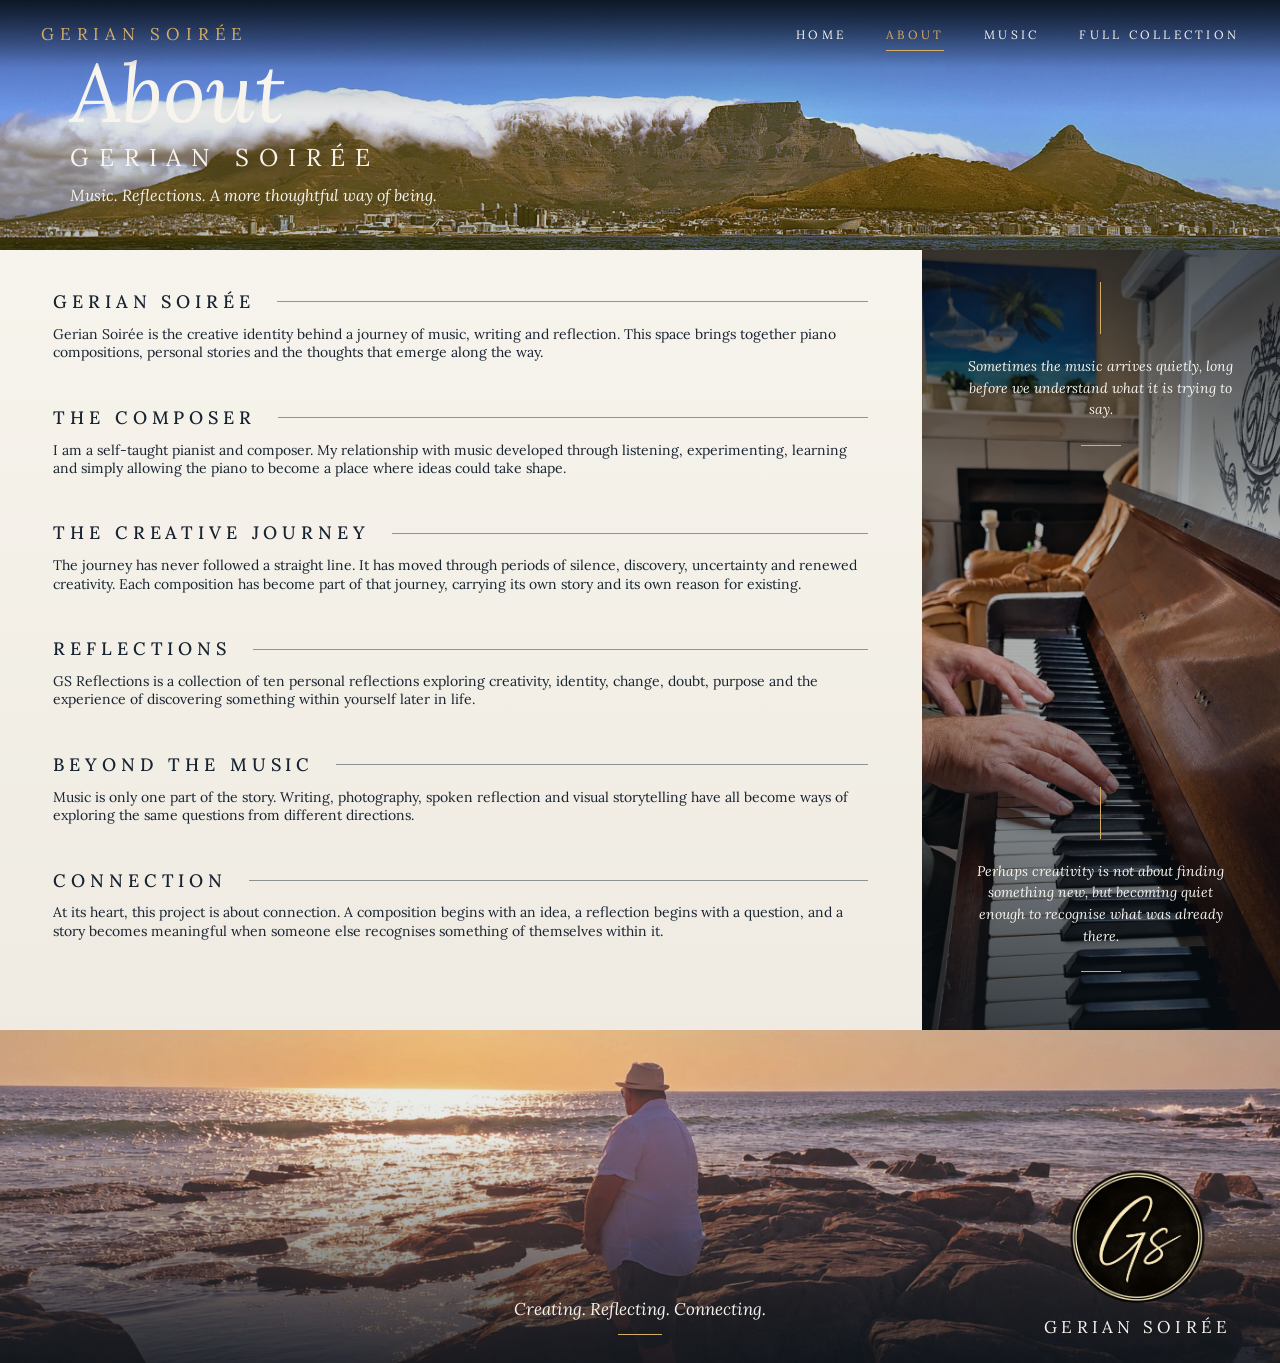
==== commit 6d06b241: "remove Music lives in a deeper place" ====
--- a/about.html
+++ b/about.html
@@ -295,10 +295,6 @@
                 </span>
             
 
-                <span class="about-footer-brand-tagline">
-                    Music lives in a deeper place.
-                </span>
-
             </div>
 
         </section>
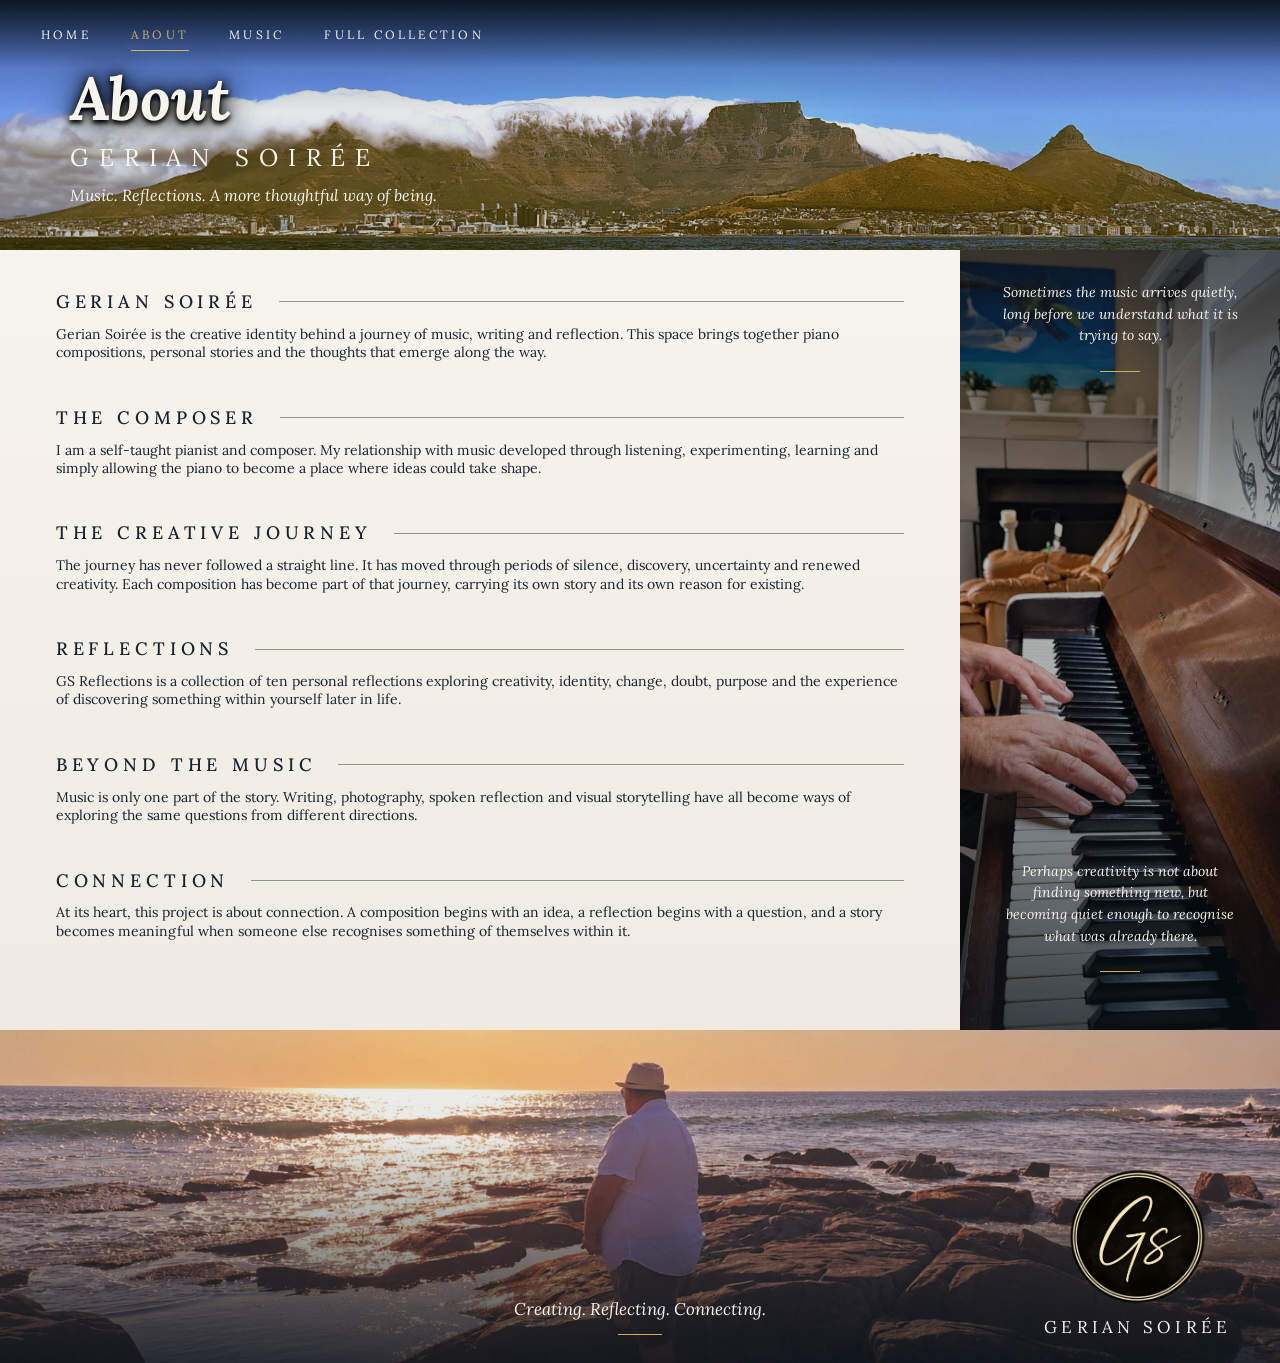
==== commit 082bfe0d: "Remove top left NAME GERIAN SOIRÉE" ====
--- a/about.html
+++ b/about.html
@@ -25,11 +25,7 @@
 
         <nav class="about-nav">
 
-            <a href="index.html" class="about-nav-brand">
-                Gerian Soirée
-            </a>
-
-            <div class="about-nav-links">
+           <div class="about-nav-links">
 
                 <a href="index.html">
                     Home
--- a/css/about.css
+++ b/css/about.css
@@ -230,18 +230,22 @@
 }
 
 .about-hero-title {
-    margin: 0;
+   margin: 0;
 
     color: var(--about-white);
 
     font-family: 'Lora', Georgia, serif;
 
-    font-size: clamp(62px, 6.4vw, 118px);
-
-    font-weight: 400;
+    font-size: 60px;
+    font-weight: 700;
     font-style: italic;
-
-    line-height: 0.9;
+    line-height: 1.05;
+
+    text-shadow:
+        0px 3px 4px rgba(0, 0, 0, 1),
+        0px 0px 12px rgba(0, 0, 0, 0.95),
+        0px 0px 25px rgba(0, 0, 0, 0.85),
+        0px 0px 40px rgba(0, 0, 0, 0.65);
 }
 
 .about-hero-name {
@@ -287,7 +291,7 @@
 
     display: grid;
 
-    grid-template-columns: 72% 28%;
+    grid-template-columns: 75% 25%;
 
     /*
        CRITICAL:
@@ -494,17 +498,9 @@
 }
 
 .about-quote::before {
-    content: '';
-
-    display: block;
-
-    width: 1px;
-    height: 52px;
-
-    margin: 0 auto 22px;
-
-    background: var(--about-gold);
-}
+    display: none;
+}
+
 
 .about-quote::after {
     content: '';
